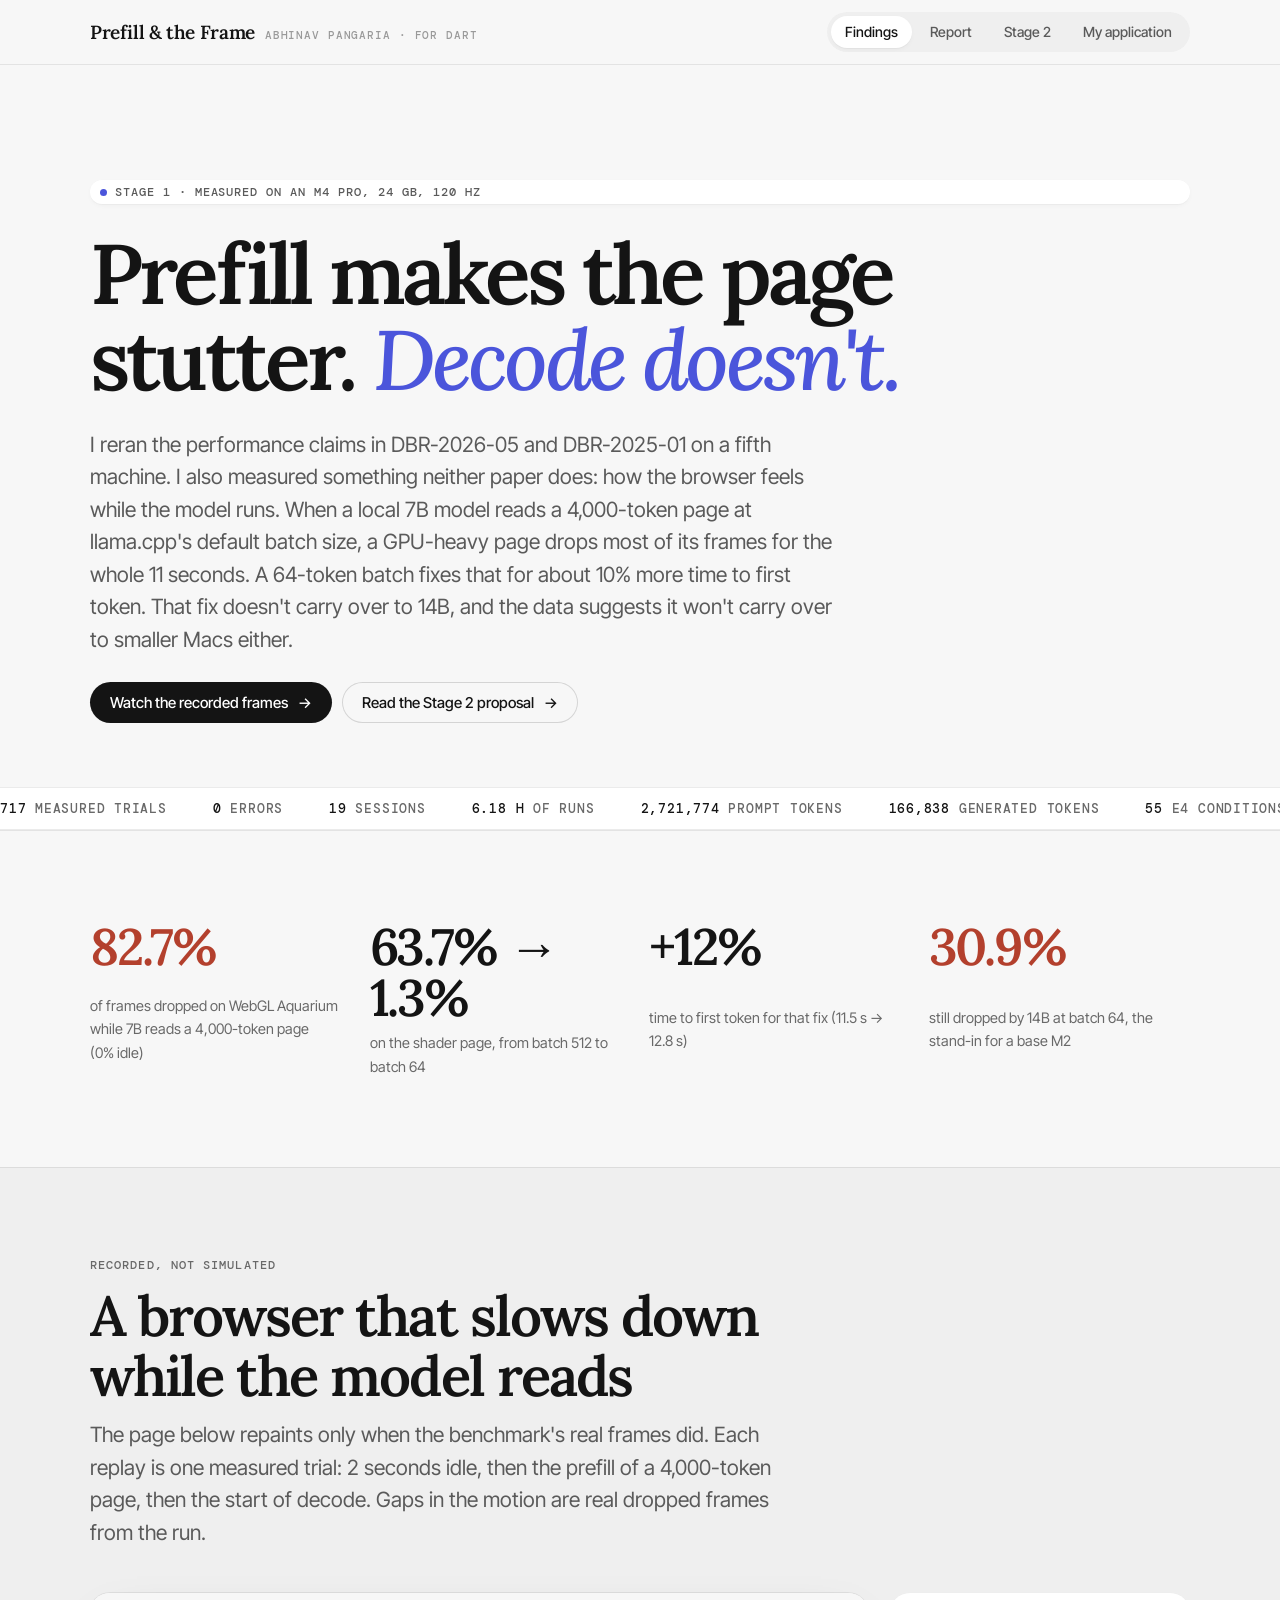
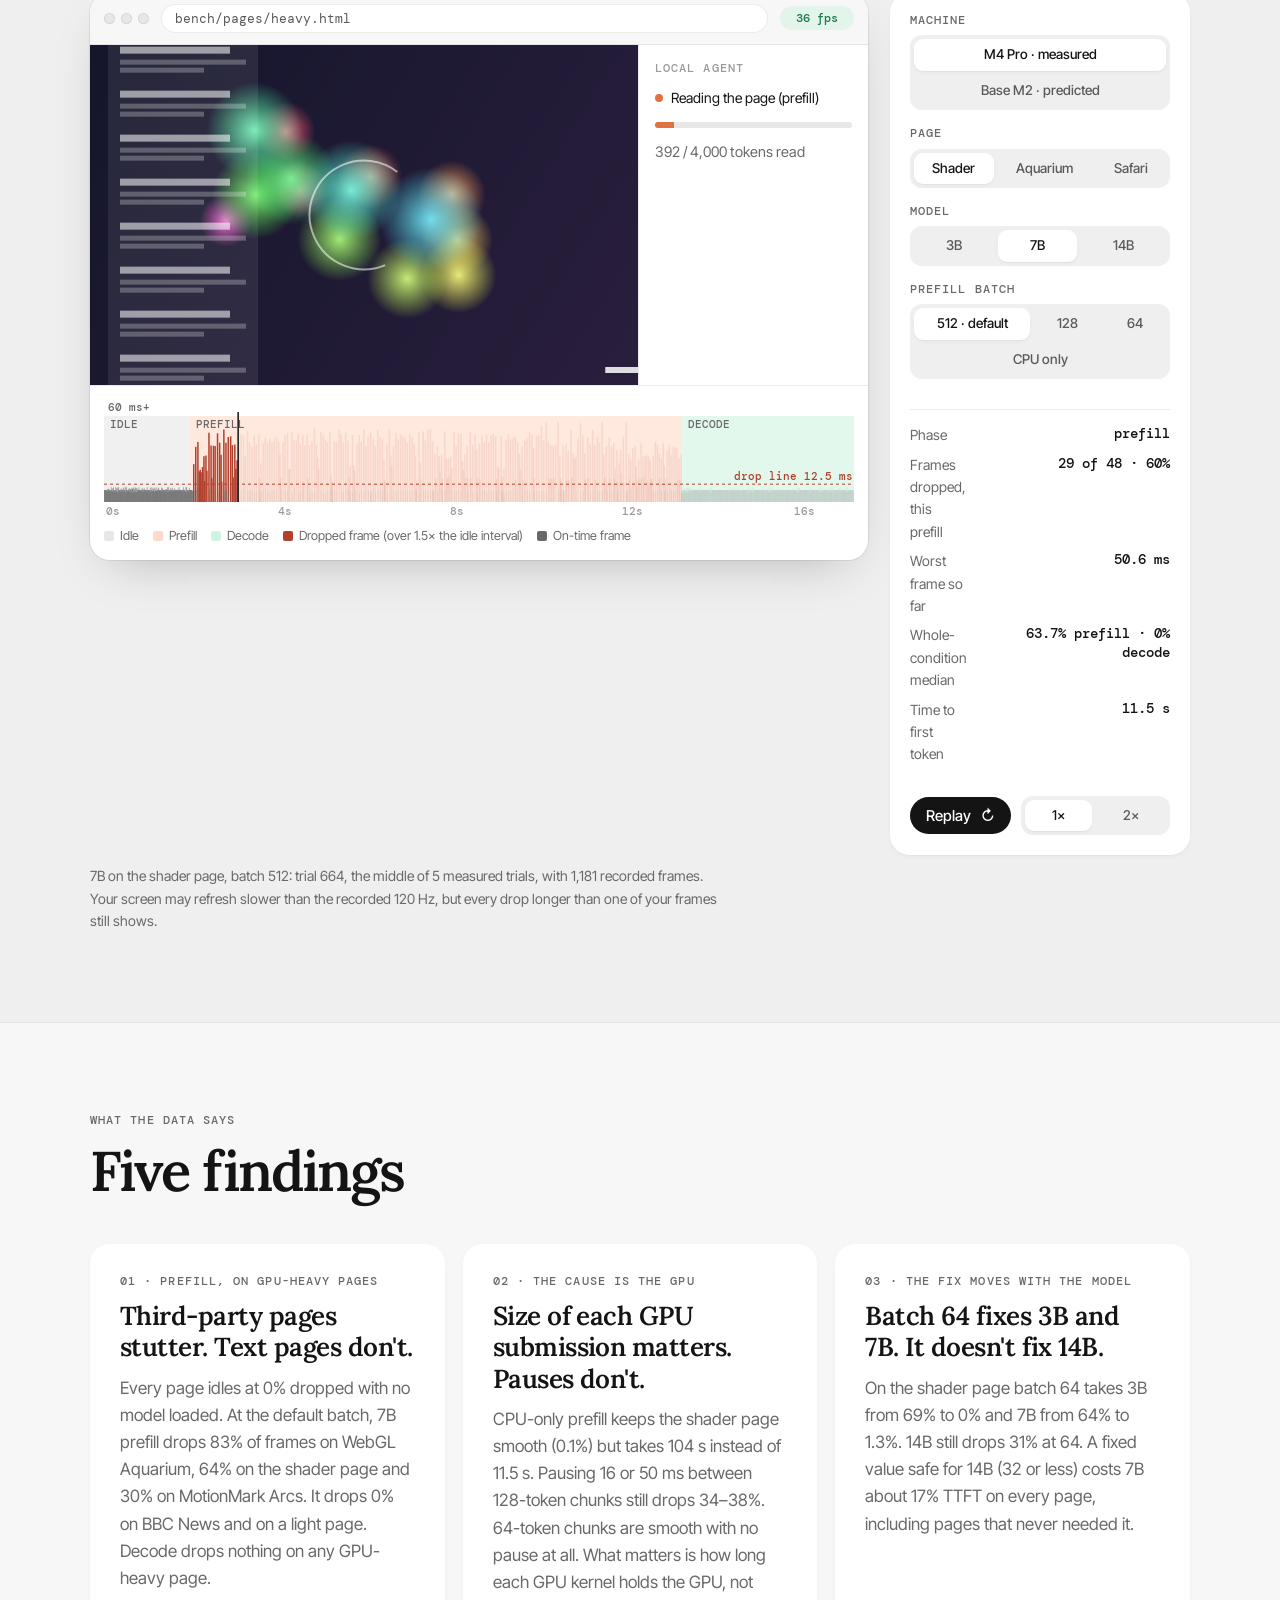
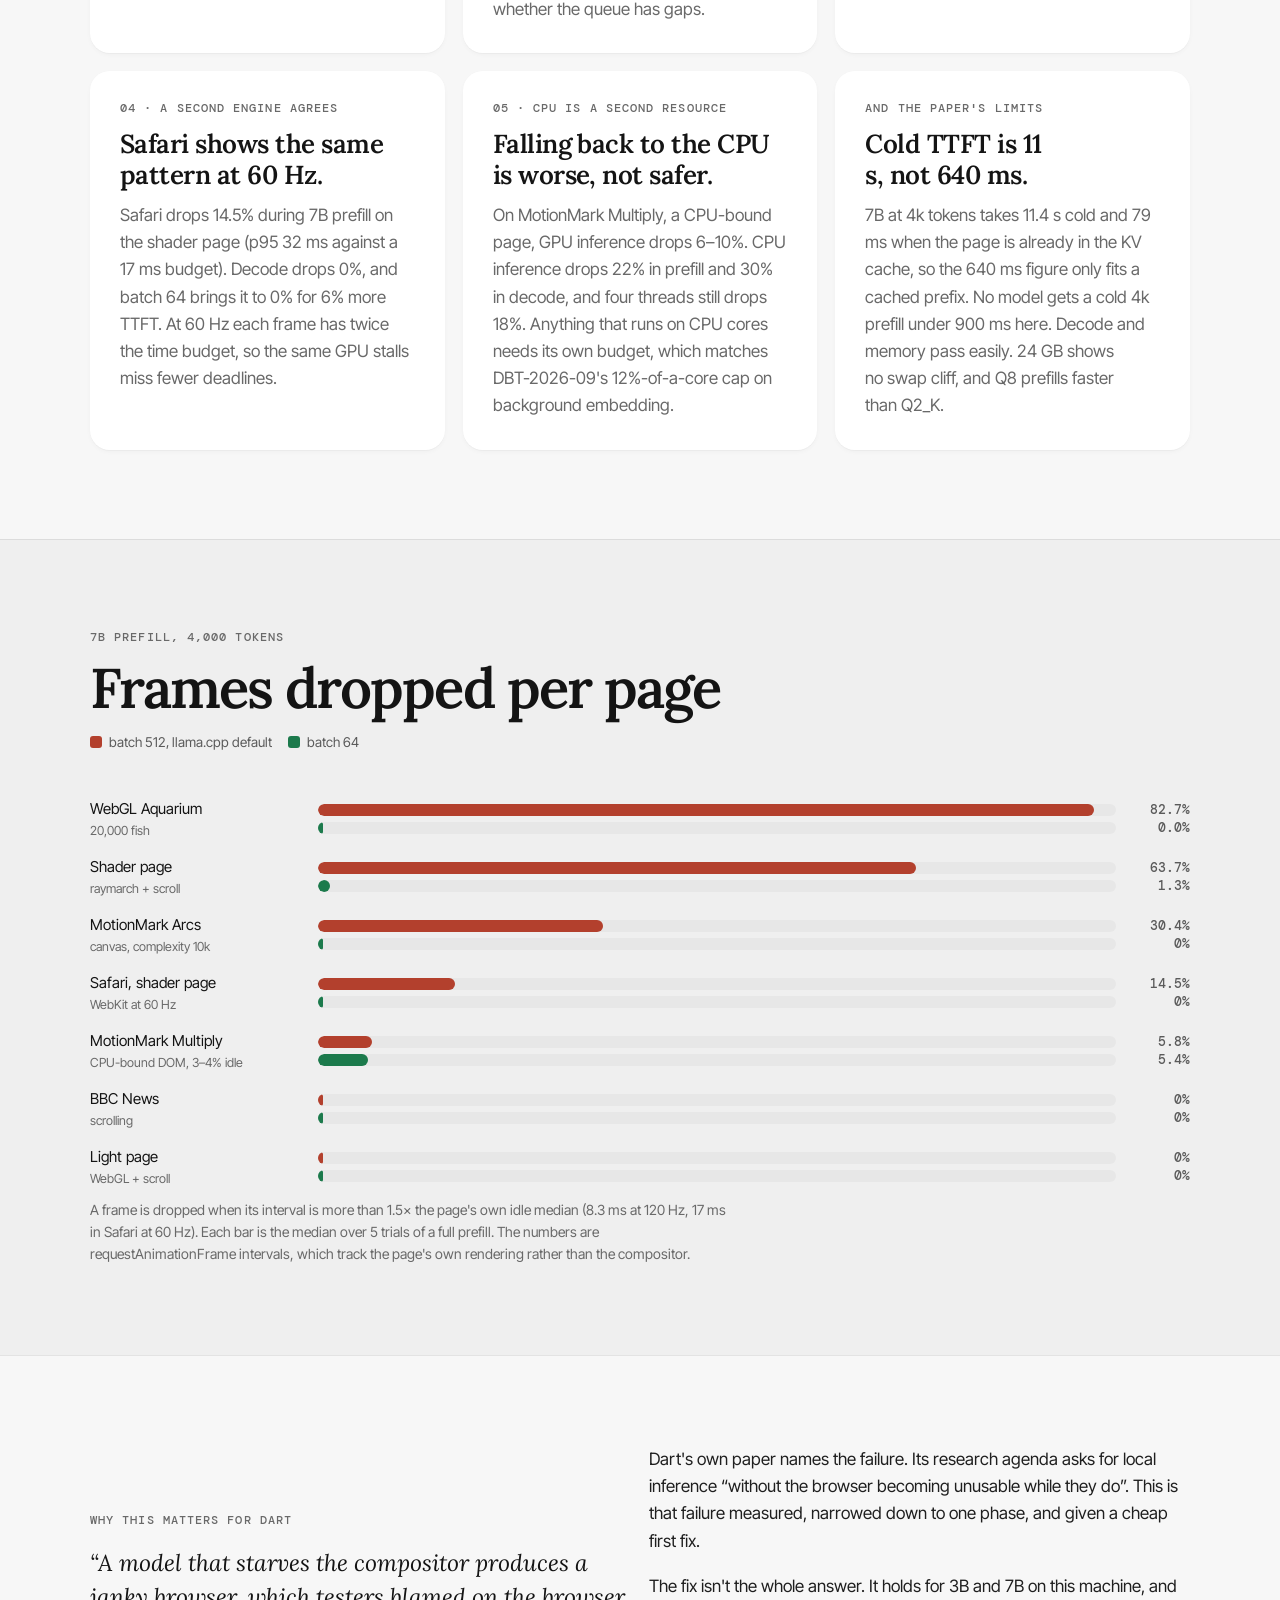
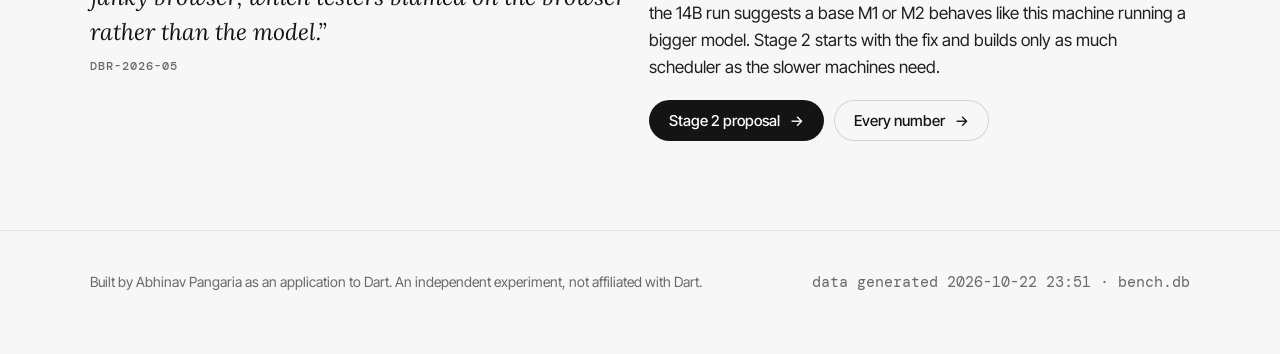
==== site/index.html @ 9e738fa2 "Findings site, Stage 2 in the new order, and a full reproduction mode - site/: static findings site " ====
<!doctype html>
<html lang="en">
<head>
<meta charset="utf-8">
<meta name="viewport" content="width=device-width, initial-scale=1, viewport-fit=cover">
<title>Prefill and the Frame</title>
<meta name="description" content="Abhinav Pangaria: local inference makes GPU-heavy pages stutter during prefill. Stage 1 measurements, a Stage 2 proposal, and an application to Dart.">
<meta name="author" content="Abhinav Pangaria">
<link rel="preconnect" href="https://fonts.googleapis.com">
<link rel="preconnect" href="https://fonts.gstatic.com" crossorigin>
<link rel="stylesheet" href="https://fonts.googleapis.com/css2?family=DM+Mono:ital,wght@0,400;0,500;1,400&family=Inter+Tight:ital,wght@0,300;0,400;0,500;0,600;1,400&family=Lora:ital,wght@0,400..700;1,400..700&display=swap">
<link rel="stylesheet" href="styles.css">
</head>
<body>

<header class="top">
  <div class="wrap">
    <a class="brand" href="#findings"><b>Prefill &amp; the Frame</b><span>Abhinav Pangaria · for Dart</span></a>
    <nav class="tabs" aria-label="Sections">
      <a href="#findings" data-tab="findings">Findings</a>
      <a href="#report" data-tab="report">Report</a>
      <a href="#stage2" data-tab="stage2">Stage 2</a>
      <a href="#application" data-tab="application">My application</a>
    </nav>
  </div>
</header>

<main>

<!-- ───────────────────────── FINDINGS ───────────────────────── -->
<div class="view" id="v-findings" data-view="findings">
  <div class="wrap hero">
    <span class="eyebrow rv"><span class="dot"></span>Stage 1 · measured on an M4 Pro, 24 GB, 120 Hz</span>
    <h1 class="rv d1">Prefill makes the page stutter. <em>Decode doesn't.</em></h1>
    <p class="lede rv d2">I reran the performance claims in DBR-2026-05 and DBR-2025-01 on a fifth machine. I also measured something neither paper does: how the browser feels while the model runs. When a local 7B model reads a 4,000-token page at llama.cpp's default batch size, a GPU-heavy page drops most of its frames for the whole 11 seconds. A 64-token batch fixes that for about 10% more time to first token. That fix doesn't carry over to 14B, and the data suggests it won't carry over to smaller Macs either.</p>
    <div class="row rv d3">
      <a class="btn" href="#findings-demo">Watch the recorded frames <span class="arr">→</span></a>
      <a class="btn ghost" href="#stage2">Read the Stage 2 proposal <span class="arr">→</span></a>
    </div>
  </div>

  <div class="marquee" aria-hidden="true"><div class="track" id="marquee"></div></div>

  <section class="band">
    <div class="wrap">
      <div class="grid g4" id="headline-stats"></div>
    </div>
  </section>

  <section class="band alt" id="findings-demo">
    <div class="wrap">
      <div class="head">
        <span class="label rv">Recorded, not simulated</span>
        <h2 class="rv d1">A browser that slows down while the model reads</h2>
        <p class="lede rv d2">The page below repaints only when the benchmark's real frames did. Each replay is one measured trial: 2 seconds idle, then the prefill of a 4,000-token page, then the start of decode. Gaps in the motion are real dropped frames from the run.</p>
      </div>
      <div class="demo">
        <div class="browser rv">
          <div class="chrome">
            <div class="lights"><i></i><i></i><i></i></div>
            <div class="url" id="d-url">bench/pages/heavy.html</div>
            <div class="fpsbadge" id="d-fps">— fps</div>
          </div>
          <div class="viewport">
            <canvas class="scene" id="d-scene" aria-label="Animated page that repaints on the recorded frame times"></canvas>
            <aside class="agent" aria-live="polite">
              <span class="label">Local agent</span>
              <div class="status" id="d-status"><i></i><span>Idle</span></div>
              <div class="prog" aria-hidden="true"><b id="d-prog"></b></div>
              <div class="small muted" id="d-tokens">0 / 4,000 tokens read</div>
              <div class="out" id="d-out"></div>
            </aside>
          </div>
          <div class="timeline">
            <canvas id="d-tl" aria-label="Frame intervals over time"></canvas>
            <div class="tl-legend">
              <span><i style="background:var(--idle)"></i>Idle</span>
              <span><i style="background:var(--prefill)"></i>Prefill</span>
              <span><i style="background:var(--decode)"></i>Decode</span>
              <span><i style="background:var(--bad)"></i>Dropped frame (over 1.5× the idle interval)</span>
              <span><i style="background:var(--ink-3)"></i>On-time frame</span>
            </div>
          </div>
        </div>
        <div class="controls rv d1">
          <div class="ctl"><span class="label">Machine</span>
            <div class="seg" data-ctl="machine">
              <button data-v="m4">M4 Pro · measured</button><button data-v="m2">Base M2 · predicted</button>
            </div>
          </div>
          <div class="ctl"><span class="label">Page</span>
            <div class="seg" data-ctl="page">
              <button data-v="heavy">Shader</button><button data-v="aquarium">Aquarium</button><button data-v="safari">Safari</button>
            </div>
          </div>
          <div class="ctl"><span class="label">Model</span>
            <div class="seg" data-ctl="model">
              <button data-v="3B">3B</button><button data-v="7B">7B</button><button data-v="14B">14B</button>
            </div>
          </div>
          <div class="ctl"><span class="label">Prefill batch</span>
            <div class="seg" data-ctl="batch">
              <button data-v="512">512 · default</button><button data-v="128">128</button><button data-v="64">64</button><button data-v="cpu">CPU only</button>
            </div>
          </div>
          <div class="note-pred" id="d-pred" hidden></div>
          <dl class="readout">
            <dt>Phase</dt><dd id="r-phase">idle</dd>
            <dt>Frames dropped, this prefill</dt><dd id="r-drop">—</dd>
            <dt>Worst frame so far</dt><dd id="r-worst">—</dd>
            <dt>Whole-condition median</dt><dd id="r-cond">—</dd>
            <dt>Time to first token</dt><dd id="r-ttft">—</dd>
          </dl>
          <div class="row">
            <button class="btn" id="d-play" style="padding:11px 16px">Replay <span class="arr">↻</span></button>
            <div class="seg" data-ctl="speed" style="flex:1"><button data-v="1">1×</button><button data-v="2">2×</button></div>
          </div>
        </div>
      </div>
      <p class="cap" id="d-cap"></p>
    </div>
  </section>

  <section class="band">
    <div class="wrap">
      <div class="head">
        <span class="label rv">What the data says</span>
        <h2 class="rv d1">Five findings</h2>
      </div>
      <div class="grid g2">
        <article class="card rv">
          <span class="label">01 · Prefill, on GPU-heavy pages</span>
          <h3>Third-party pages stutter. Text pages don't.</h3>
          <p class="muted">Every page idles at 0% dropped with no model loaded. At the default batch, 7B prefill drops 83% of frames on WebGL Aquarium, 64% on the shader page and 30% on MotionMark Arcs. It drops 0% on BBC News and on a light page. Decode drops nothing on any GPU-heavy page.</p>
        </article>
        <article class="card rv d1">
          <span class="label">02 · The cause is the GPU</span>
          <h3>Size of each GPU submission matters. Pauses don't.</h3>
          <p class="muted">CPU-only prefill keeps the shader page smooth (0.1%) but takes 104 s instead of 11.5 s. Pausing 16 or 50 ms between 128-token chunks still drops 34–38%. 64-token chunks are smooth with no pause at all. What matters is how long each GPU kernel holds the GPU, not whether the queue has gaps.</p>
        </article>
        <article class="card rv">
          <span class="label">03 · The fix moves with the model</span>
          <h3>Batch 64 fixes 3B and 7B. It doesn't fix 14B.</h3>
          <p class="muted">On the shader page batch 64 takes 3B from 69% to 0% and 7B from 64% to 1.3%. 14B still drops 31% at 64. A fixed value safe for 14B (32 or less) costs 7B about 17% TTFT on every page, including pages that never needed it.</p>
        </article>
        <article class="card rv d1">
          <span class="label">04 · A second engine agrees</span>
          <h3>Safari shows the same pattern at 60 Hz.</h3>
          <p class="muted">Safari drops 14.5% during 7B prefill on the shader page (p95 32 ms against a 17 ms budget). Decode drops 0%, and batch 64 brings it to 0% for 6% more TTFT. At 60 Hz each frame has twice the time budget, so the same GPU stalls miss fewer deadlines.</p>
        </article>
        <article class="card rv">
          <span class="label">05 · CPU is a second resource</span>
          <h3>Falling back to the CPU is worse, not safer.</h3>
          <p class="muted">On MotionMark Multiply, a CPU-bound page, GPU inference drops 6–10%. CPU inference drops 22% in prefill and 30% in decode, and four threads still drops 18%. Anything that runs on CPU cores needs its own budget, which matches DBT-2026-09's 12%-of-a-core cap on background embedding.</p>
        </article>
        <article class="card rv d1">
          <span class="label">And the paper's limits</span>
          <h3>Cold TTFT is 11 s, not 640 ms.</h3>
          <p class="muted">7B at 4k tokens takes 11.4 s cold and 79 ms when the page is already in the KV cache, so the 640 ms figure only fits a cached prefix. No model gets a cold 4k prefill under 900 ms here. Decode and memory pass easily. 24 GB shows no swap cliff, and Q8 prefills faster than Q2_K.</p>
        </article>
      </div>
    </div>
  </section>

  <section class="band alt">
    <div class="wrap">
      <div class="head">
        <span class="label rv">7B prefill, 4,000 tokens</span>
        <h2 class="rv d1">Frames dropped per page</h2>
        <div class="legend rv d2"><span><i style="background:var(--bad)"></i>batch 512, llama.cpp default</span><span><i style="background:var(--good)"></i>batch 64</span></div>
      </div>
      <div class="bars rv" id="page-bars"></div>
      <p class="cap">A frame is dropped when its interval is more than 1.5× the page's own idle median (8.3 ms at 120 Hz, 17 ms in Safari at 60 Hz). Each bar is the median over 5 trials of a full prefill. The numbers are requestAnimationFrame intervals, which track the page's own rendering rather than the compositor.</p>
    </div>
  </section>

  <section class="band">
    <div class="wrap">
      <div class="grid g2" style="align-items:center">
        <div class="prose rv">
          <span class="label">Why this matters for Dart</span>
          <p class="quote">“A model that starves the compositor produces a janky browser, which testers blamed on the browser rather than the model.”<cite>DBR-2026-05</cite></p>
        </div>
        <div class="prose rv d1">
          <p>Dart's own paper names the failure. Its research agenda asks for local inference “without the browser becoming unusable while they do”. This is that failure measured, narrowed down to one phase, and given a cheap first fix.</p>
          <p>The fix isn't the whole answer. It holds for 3B and 7B on this machine, and the 14B run suggests a base M1 or M2 behaves like this machine running a bigger model. Stage 2 starts with the fix and builds only as much scheduler as the slower machines need.</p>
          <div class="row"><a class="btn" href="#stage2">Stage 2 proposal <span class="arr">→</span></a><a class="btn ghost" href="#report">Every number <span class="arr">→</span></a></div>
        </div>
      </div>
    </div>
  </section>
</div>

<!-- ───────────────────────── REPORT ───────────────────────── -->
<div class="view" id="v-report" data-view="report" hidden>
  <div class="wrap hero">
    <span class="eyebrow rv"><span class="dot"></span>Full report · generated from the SQLite results</span>
    <h1 class="rv d1">Every run, <em>every number</em></h1>
    <p class="lede rv d2" id="rep-lede"></p>
  </div>

  <section class="band">
    <div class="wrap">
      <div class="head"><span class="label rv">Method</span><h2 class="rv d1">How it was measured</h2></div>
      <div class="grid g2">
        <div class="prose rv">
          <p><strong>Inference.</strong> Qwen 2.5 Instruct GGUF (bartowski quants) on llama-server, all layers on the Metal GPU unless noted. Every E4 trial prefills a fresh 4,000-token page with the prompt cache off, then decodes 256 tokens.</p>
          <p><strong>Frames.</strong> Brave opens its own profile and a calibrated page, which idles at 120 fps with no model loaded. A recorder injected over DevTools logs every requestAnimationFrame interval and every long animation frame. The harness marks idle, prefill, decode and gap phases on the same clock.</p>
          <p><strong>Dropped frame.</strong> A frame whose interval is more than 1.5× the page's own idle median. Each condition gets 5 measured trials after a warm-up. Conditions run in an interleaved order, and the machine stays on AC with nobody touching it.</p>
        </div>
        <div class="prose rv d1">
          <dl class="kv" id="machine-kv"></dl>
          <p class="small muted">Pages: a light page (WebGL + scroll), the shader page (raymarch + scroll), WebGL Aquarium with 20,000 fish, MotionMark CanvasArcs (complexity 10,000) and Multiply (2,000), BBC News scrolling, and Safari on the light and shader pages.</p>
        </div>
      </div>
    </div>
  </section>

  <section class="band alt">
    <div class="wrap">
      <div class="head"><span class="label rv">E4 · frame drops</span><h2 class="rv d1">Pages, batches and models</h2>
        <p class="muted rv d2">Prefill and decode columns are the share of frames dropped in that phase. p95 is the 95th-percentile frame interval during prefill. TTFT is the median time to first token.</p></div>
      <h3 class="rv" style="margin-bottom:14px">By page, 7B Q4_K_M</h3>
      <div class="tbl-wrap rv" id="t-pages"></div>
      <h3 class="rv" style="margin:40px 0 14px">By model, shader page</h3>
      <div class="tbl-wrap rv" id="t-models"></div>
      <h3 class="rv" style="margin:40px 0 14px">Batch and pacing sweeps, 7B</h3>
      <div class="tbl-wrap rv" id="t-sweep"></div>
      <p class="cap">ubatch is fixed when llama-server loads the model. "paced cN gM" sends the prompt as separate N-token requests that reuse the cached prefix, waiting M ms between them. That version works without touching the runtime, but it costs about twice the TTFT of setting ubatch.</p>
      <h3 class="rv" style="margin:40px 0 14px">Safari and CPU-only inference</h3>
      <div class="tbl-wrap rv" id="t-engines"></div>
    </div>
  </section>

  <section class="band">
    <div class="wrap">
      <div class="head"><span class="label rv">E1 · against Dart's limits</span><h2 class="rv d1">Time to first token, decode speed, memory</h2>
        <p class="muted rv d2">These are cold prompts with Brave open. The limits come from DBR-2026-05: 900 ms TTFT, 18 tok/s decode and 60% of RAM. Every model passes decode and memory. None passes TTFT at 2k tokens or more.</p></div>
      <div class="tbl-wrap rv" id="t-e1"></div>
      <div class="grid g2" style="margin-top:40px">
        <div class="rv">
          <h3 style="margin-bottom:14px">E1b · cold prompt vs cached prefix, 4k</h3>
          <div class="tbl-wrap" id="t-e1b"></div>
          <p class="cap">The paper's 640 ms at 4k only fits a prefix that's already cached.</p>
        </div>
        <div class="rv d1">
          <h3 style="margin-bottom:14px">E0 · llama-bench, raw throughput</h3>
          <div class="tbl-wrap" id="t-e0"></div>
          <p class="cap">Prompt (pp) and generation (tg) tokens per second. Q8_0 prefills faster than Q2_K, so on this GPU low-bit quants save memory, not speed.</p>
        </div>
      </div>
      <h3 class="rv" style="margin:40px 0 14px">E2 · memory pressure (incompressible ballast)</h3>
      <div class="tbl-wrap rv" id="t-e2"></div>
      <p class="cap">With 24 GB, 18 GB of other memory slows 7B decode by 6%. Swapping starts between 8 and 14 GB of ballast, and the 2.3× cliff the paper describes never appears.</p>
    </div>
  </section>

  <section class="band alt">
    <div class="wrap">
      <div class="grid g2">
        <div class="prose rv">
          <span class="label">The decision rule, and its amendment</span>
          <h3>Verdict: <span id="dec-verdict">scheduler</span></h3>
          <p id="dec-why"></p>
          <p class="muted">The rule I fixed before E4 read only the light page, and on that page it said “build the capability gate” (<span id="dec-orig"></span>). After the shader page showed 64% drops, I changed it so the worst page decides. Both verdicts are printed in the report.</p>
        </div>
        <div class="prose rv d1">
          <span class="label">Limits, read before trusting the numbers</span>
          <ul class="clean small">
            <li>One machine. Brave stands in for Dart (both Chromium), and Safari is the second engine at 60 Hz.</li>
            <li>Qwen 2.5 on llama.cpp 0.7.0, while Dart used b4021.</li>
            <li>rAF intervals track page rendering, not compositor presentation.</li>
            <li>Not run: accuracy (it needs Dart's 640-item set), speculative decoding (E3; only an invalid battery preview exists), thermal sustain (E5) and energy (E6, which needs root for powermetrics).</li>
            <li>One 4-minute condition ran while something outside the benchmark halved decode speed. It is kept, labelled “disturbed”, and was rerun.</li>
          </ul>
        </div>
      </div>
    </div>
  </section>

  <section class="band">
    <div class="wrap">
      <div class="head"><span class="label rv">Appendix</span><h2 class="rv d1">All E4 conditions</h2></div>
      <div class="tbl-wrap rv" id="t-all" style="max-height:640px"></div>
      <p class="cap">The raw database, the harness and the generated report are in the repository: <a href="https://github.com/18Abhinav07/DiggingOnDart" target="_blank" rel="noopener">github.com/18Abhinav07/DiggingOnDart</a> (<code>bench/results/m4pro-24gb.db.gz</code>, SQLite, and <code>bench/reports/report.md</code>). Running <code>./reproduce.sh</code> reruns the core result on any Apple Silicon Mac.</p>
    </div>
  </section>
</div>

<!-- ───────────────────────── STAGE 2 ───────────────────────── -->
<div class="view" id="v-stage2" data-view="stage2" hidden>
  <div class="wrap hero">
    <span class="eyebrow rv"><span class="dot"></span>Stage 2 · proposal</span>
    <h1 class="rv d1">Ship the fix now. <em>Build the scheduler</em> only as far as small Macs need.</h1>
    <p class="lede rv d2">Stage 1 found a cheap fix that works on this machine. It also found evidence that the fix stops working as the GPU gets slower relative to the model. The plan below is in that order: ship the fix, test the small-Mac prediction, and add machinery only when a measurement says the simpler step failed.</p>
  </div>

  <section class="band">
    <div class="wrap">
      <div class="phase-list">

        <div class="phase rv">
          <div class="k">Step 1<br>This week</div>
          <div class="body">
            <h3>The immediate fix: prefill in 64-token batches</h3>
            <p>Set <code>n_ubatch = 64</code> for 3B and 7B. On the M4 Pro this takes every GPU-heavy page to about 0% dropped. It costs 9–11% TTFT on heavy pages and about 5% on pages that were already smooth. 14B needs 32 or less.</p>
            <div class="tbl-wrap" id="t-fix"></div>
            <p class="muted small">Decode is left alone. It never dropped frames on a GPU-heavy page at any setting.</p>
          </div>
        </div>

        <div class="phase rv">
          <div class="k">Step 2<br>The thesis</div>
          <div class="body">
            <h3>Why 64 probably fails on a base M1 or M2</h3>
            <p>Batch 64 works on the M4 Pro because each GPU kernel finishes quickly enough for the page to get the GPU back in time. A 7B batch-64 step there takes about 200 ms in total (4,000 tokens in 12.8 s at 64 per step), and the page still stays smooth. So the total length of a step isn't what matters. The length of each kernel inside it is, and that scales with tokens per batch times model width, divided by GPU speed.</p>
            <p>14B prefills 2.07× slower than 7B on this machine (23.7 s vs 11.4 s cold at 4k). That is the same ratio as the M4 Pro to a base M2 with 10 GPU cores in llama.cpp's own Apple Silicon numbers. So <strong>14B on the M4 Pro is a stand-in for 7B on a base M2 or M3</strong>, and at batch 64 it still drops 31%.</p>
            <div class="tbl-wrap" id="t-chips"></div>
            <p class="cap">7B Q4_0 prompt processing (pp512), from the llama.cpp Apple Silicon benchmark thread (ggml-org/llama.cpp discussion #4167). The prediction is what I'd expect for 7B Q4_K_M from the proxy ratio. It hasn't been measured.</p>
            <div class="callout warn small">
              <strong>Two effects pull in opposite directions, so treat this as a prediction to test.</strong> Base MacBook Airs have 60 Hz displays, which gives twice the frame budget (Safari at 60 Hz dropped 14.5% where Brave at 120 Hz dropped 64%). A smaller GPU also renders the page itself more slowly, which leaves less headroom. <code>./reproduce.sh</code> settles it on a real Air in 15 minutes.
            </div>
            <p>Small fixed values cost a lot more on slow machines. Batch 32 already costs 7B 17% TTFT on the M4 Pro. A cold 4k prefill on an M1 takes 35–40 s before any penalty, so a constant small enough for the slowest machine taxes every other machine all the time.</p>
          </div>
        </div>

        <div class="phase rv">
          <div class="k">Step 3<br>Weeks 2–4</div>
          <div class="body">
            <h3>A per-device, per-model table, plus a mode switch</h3>
            <ul class="clean">
              <li><strong>Table.</strong> The largest safe batch for each chip class and model, measured by this harness. On this M4 Pro that is 64 for 3B and 7B and ≤32 for 14B. For unknown chips, start from a feedforward estimate: time one batch at startup, then divide a per-kernel time budget by the measured per-token cost.</li>
              <li><strong>Mode switch.</strong> Use the small batch only while a GPU-heavy page is in front, and the full batch (up to 1,024; 2,048 drops 2.9% even on the light page) when the window is hidden or the page is light. BBC News and the light page then stop paying the 5% for nothing.</li>
              <li><strong>The knob.</strong> In-process, the caller hands <code>llama_decode</code> k tokens per call, so k can change every step with no reload. llama-server can't do this, because ubatch is fixed at load. My HTTP version (one request per chunk) costs +23% at 64 tokens, against +11% for ubatch 64. The first measurement is whether in-process chunking closes that gap.</li>
            </ul>
          </div>
        </div>

        <div class="phase rv">
          <div class="k">Step 4<br>Only if needed</div>
          <div class="body">
            <h3>An adaptive controller, with a stop rule</h3>
            <p>If a table entry still drops frames on real pages, add feedback: read missed deadlines for the frontmost tab in 250 ms windows, halve k when drops rise above the page's idle rate, and grow it back additively while frames stay clean. The table gives the floor and ceiling.</p>
            <p class="callout"><strong>Stop rule:</strong> if the table alone is safe on a base M1 for less than 10% extra TTFT, ship the table and don't build the controller.</p>
          </div>
        </div>

        <div class="phase rv">
          <div class="k">Step 5<br>Same signal</div>
          <div class="body">
            <h3>Everything else that competes with the frame</h3>
            <ul class="clean">
              <li><strong>Speculative decoding.</strong> Verify batches of 4–16 tokens are well under the safe size, so I predict they're safe. That's worth checking, because Dart's agenda lists “speculative decoding schedules that yield to the compositor under load” as open.</li>
              <li><strong>Background embedding.</strong> Index maintenance that “never competes with rendering” gets the same frame signal. DBT-2026-09 caps it at 12% of a core.</li>
              <li><strong>A CPU thread budget.</strong> CPU fallback is worse than the GPU problem (22–30% drops on a CPU-bound page). Any CPU-side work gets a thread budget instead of llama.cpp's default of every performance core.</li>
              <li><strong>Alternative to compare against:</strong> prefill on the Neural Engine, which doesn't share the GPU at all, if the model and tooling allow it.</li>
            </ul>
          </div>
        </div>

        <div class="phase rv">
          <div class="k">Done when</div>
          <div class="body">
            <h3>Success criteria, fixed before building</h3>
            <dl class="kv">
              <dt>Smooth</dt><dd>On every GPU-heavy page, prefill drops at most 2 points more than idle, for 3B, 7B and 14B, on the M4 Pro and on a base M-series Air.</dd>
              <dt>Free</dt><dd>On light pages, TTFT within 2% of batch 512.</dd>
              <dt>Cheap</dt><dd>On heavy pages, TTFT no worse than the smallest fixed batch that is smooth for that model and machine.</dd>
              <dt>Fast</dt><dd>When a heavy page comes to the front mid-prefill, drops recover within 500 ms.</dd>
              <dt>Honest</dt><dd>If in-process chunking costs as much as the HTTP version, the report says so, and the design switches between two or three preloaded contexts instead.</dd>
            </dl>
          </div>
        </div>

        <div class="phase rv">
          <div class="k">Deliverables</div>
          <div class="body">
            <ul class="clean">
              <li>The batch-64 change, with this harness as its regression test.</li>
              <li>The device/model table, measured on at least two Macs, one of them a base M-series Air.</li>
              <li><code>dartsched</code>, a small C++ layer over llama.cpp: chunked prefill through <code>llama_decode</code>, the mode switch, a pluggable frame signal, and the controller only if step 4 is triggered.</li>
              <li>A frame-signal prototype built on the rAF recorder this harness already injects. The production hook belongs in Dart's compositor, and where it goes is Dart's call.</li>
              <li>A report comparing batch 512, fixed 64, the table and (if built) the controller.</li>
            </ul>
          </div>
        </div>

      </div>
    </div>
  </section>
</div>

<!-- ───────────────────────── APPLICATION ───────────────────────── -->
<div class="view" id="v-application" data-view="application" hidden>
  <div class="wrap hero" style="padding-bottom:28px">
    <span class="eyebrow rv"><span class="dot"></span>To careers@dartbrowser.com</span>
    <h1 class="rv d1">Hi Dart, <em>this is my why.</em></h1>
  </div>

  <section class="band" style="border-top:0;padding-top:0">
    <div class="wrap app-grid">
      <div class="letter">
        <p class="quote rv">“We hire slowly and deliberately, and every person here shapes both the product and the culture. If none of these fit but you think you belong here, write to careers@dartbrowser.com and tell us why.”<cite>dartbrowser.com/careers</cite></p>
        <p class="rv">I saw an SDE 1 opening on LinkedIn and started researching the browser. The more I read, the clearer it got: Dart wants to run real models on the user's own machine, inside a browser that still has to feel fast. That's the problem I want to work on.</p>
        <p class="rv">My background sits on both sides of it. I've worked with privacy cryptography in blockchain systems, and I've built AI evaluation, inference, data pipelines and verification systems. Keeping data on the user's side and making inference actually work are the two things I've spent my time on, and a browser that runs AI locally is where they meet.</p>
        <p class="rv">Rather than only write to you, I wanted to show you how I work. I spent a couple of days with your papers and picked one sentence from DBR-2026-05: a model that starves the compositor makes a janky browser, and testers blame the browser. Then I set out to measure it. This site is what came out of it: where the jank comes from, a fix that works today, and where that fix will break next.</p>
        <p class="rv">I won't claim I'm a browser builder. What I love is engaging with a problem, digging into it, finding the creative angle, and keeping at it until the solution works for the people it's meant for, from many surfaces, not just tech.</p>
        <p class="rv"><strong>Give me a chance and I'll deliver the results, even if that means breaking Chromium down to its bits and studying it from scratch.</strong> I'm confident I can do that.</p>
      </div>
      <aside class="forge-col">
        <figure class="forge rv d1">
          <canvas id="forge" width="128" height="104" aria-label="Pixel-art Abhinav hammering a Chromium block into a Dart browser window"></canvas>
          <figcaption><span class="label">Work in progress</span><span class="small muted">Me, hammering Chromium into something that feels like Dart.</span></figcaption>
        </figure>
        <div class="me rv d2">
          <img src="assets/me-pixel.png" alt="Pixelated portrait of Abhinav Pangaria" width="40" height="40">
          <div><b>Abhinav Pangaria</b><span class="small muted">Applying for the fit</span></div>
        </div>
      </aside>
    </div>
  </section>

  <section class="band">
    <div class="wrap">
      <div class="head"><span class="label rv">Why I think I fit</span><h2 class="rv d1">Three things this experiment shows <em>about how I work</em></h2></div>
      <div class="grid g3">
        <div class="card flat rv"><span class="label">01 · Start from the user</span><h3>Measure what it feels like</h3><p class="muted">The papers measure tokens per second. I measured the frames a person actually sees, because that is what gets blamed on the browser.</p></div>
        <div class="card flat rv d1"><span class="label">02 · Say what would prove me wrong</span><h3>Rules before results</h3><p class="muted">The decision rule was written before the frame runs. When the data forced an amendment, both verdicts stayed in the report, and every prediction here is labelled as one.</p></div>
        <div class="card flat rv d2"><span class="label">03 · Go where the problem is</span><h3>Any layer it takes</h3><p class="muted">From cryptography to inference pipelines to the frame loop of a browser, I follow the failure down to wherever it lives and learn that layer.</p></div>
      </div>
    </div>
  </section>

  <section class="band alt">
    <div class="wrap">
      <div class="head"><span class="label rv">How I engineer</span><h2 class="rv d1">Find the failure, instrument it, <em>measure before and after</em></h2>
        <p class="lede rv d2">It's the same habit I used in my SDP work, which this walkthrough shows.</p></div>
      <div class="grid g2" style="align-items:start">
        <a class="video rv" href="https://youtu.be/-jAFntReQLY" target="_blank" rel="noopener">
          <span class="play" aria-hidden="true"></span>
          <span class="grid" style="gap:6px"><span class="label">Video · YouTube</span><b style="font:600 19px/1.3 var(--serif)">Technical Depth and The Way Ahead</b><span class="small muted">Polaris Round 3 detail video: the SDP walkthrough</span></span>
        </a>
        <ul class="clean rv d1">
          <li><strong>An 8-state lifecycle</strong> that fixed payments being reported complete too early.</li>
          <li><strong>Throughput from 8 to 120 transactions per block</strong> with Soroban authorization trees.</li>
          <li><strong>A recovery service and an audit trail.</strong></li>
        </ul>
      </div>
      <div class="grid g3" style="margin-top:44px">
        <div class="card flat rv"><span class="label">01 · Find the failure</span><p>Here it was the jank DBR-2026-05 describes. I reproduced it on third-party pages and pinned it to one phase: prefill, not decode.</p></div>
        <div class="card flat rv d1"><span class="label">02 · Instrument it</span><p>A harness that records every frame next to every inference phase on one clock, with 717 trials and 0 errors, all stored in SQLite.</p></div>
        <div class="card flat rv d2"><span class="label">03 · Before and after</span><p>64% → 1.3% dropped for +11% TTFT, plus the cases where that fix stops working, written down before building anything bigger.</p></div>
      </div>
    </div>
  </section>

  <section class="band">
    <div class="wrap">
      <div class="head"><span class="label rv">What I'll do next</span><h2 class="rv d1">The first weeks, if you'll have me</h2></div>
      <div class="grid g2">
        <div class="step rv"><span class="n">01</span><h3>Run it on a base Air</h3><p class="muted">Run <code>./reproduce.sh</code> on an M1 or M2 to confirm or refute the small-Mac prediction, then take Metal GPU traces to check the kernel-length explanation directly.</p></div>
        <div class="step rv d1"><span class="n">02</span><h3>Measure in-process chunking</h3><p class="muted">Feed <code>llama_decode</code> k tokens per call and find out whether it closes the gap between the +23% of my HTTP version and the +11% of ubatch 64.</p></div>
        <div class="step rv"><span class="n">03</span><h3>Table and mode switch</h3><p class="muted">Build the per-device, per-model table and switch batch size on page weight, then check it against the success criteria on both machines.</p></div>
        <div class="step rv d1"><span class="n">04</span><h3>Controller, only if the table fails</h3><p class="muted">Follow the stop rule. Then point the same signal at speculative decoding, background embedding and CPU thread budgets.</p></div>
      </div>
    </div>
  </section>

  <section class="band alt">
    <div class="wrap">
      <div class="grid g2" style="align-items:end">
        <div class="sig rv">
          <span class="label">Thank you for reading</span>
          <b>Abhinav Pangaria</b>
          <div class="copyline" style="margin-top:10px"><span class="addr" id="email">abhinavpangaria2003@gmail.com</span><button type="button" id="copy-email">Copy</button></div>
        </div>
        <div class="row rv d1" style="justify-content:flex-end">
          <a class="btn" href="https://github.com/18Abhinav07/DiggingOnDart" target="_blank" rel="noopener">Code and raw data <span class="arr">→</span></a>
          <a class="btn ghost" href="#findings">Back to findings <span class="arr">→</span></a>
        </div>
      </div>
    </div>
  </section>
</div>

</main>

<footer>
  <div class="wrap">
    <span>Built by Abhinav Pangaria as an application to Dart. An independent experiment, not affiliated with Dart.</span>
    <span id="foot-gen" class="mono small"></span>
  </div>
</footer>

<script src="data.js"></script>
<script src="app.js"></script>
<script src="forge.js"></script>
</body>
</html>
---- site/styles.css ----
/* Prefill & the frame: Abhinav Pangaria's Stage 1 findings, Stage 2 proposal and application.
   Light-only by design (paper, ink, one blue accent). */
:root {
  --paper: #F7F7F7; --paper-2: #EFEFEF; --paper-3: #E7E7E7; --card: #FFFFFF;
  --ink: #1F1F1F; --ink-2: #5A5A5A; --ink-3: #696969; --ink-4: #9A9A9A; --black: #141414;
  --line: rgba(0,0,0,.08); --line-2: rgba(0,0,0,.14); --line-3: rgba(0,0,0,.30);
  --accent: #4B55DB; --accent-2: #3942C4; --accent-wash: rgba(75,85,219,.09);
  --lav: #DCD5FF; --peach: #FFD9C7; --butter: #FFF1A8; --sky: #BFD9FF; --rose: #FFC7EA; --mint: #CFF3E2;
  --good: #1C7A4C; --good-bg: #E3F4EA; --bad: #B3402D; --bad-bg: #FBE6E1; --warn: #8A5A00; --warn-bg: #FFF6D6;
  --idle: #E7E7E7; --prefill: #FFD9C7; --decode: #CFF3E2;
  --r-1: 8px; --r-2: 12px; --r-3: 16px; --r-4: 20px; --r-5: 28px;
  --shadow-1: 0 1px 1px rgba(0,0,0,.03), 0 2px 6px -2px rgba(0,0,0,.06);
  --shadow-2: 0 1px 2px rgba(0,0,0,.04), 0 10px 30px -12px rgba(0,0,0,.14);
  --frame: 0 0 0 1px rgba(0,0,0,.07), 0 18px 50px -22px rgba(0,0,0,.28);
  --ease: cubic-bezier(.16,1,.3,1);
  --max: 1180px; --narrow: 760px;
  --gutter: clamp(18px, 4vw, 40px);
  --serif: "Lora", Georgia, "Times New Roman", serif;
  --sans: "Inter Tight", ui-sans-serif, system-ui, -apple-system, "Segoe UI", sans-serif;
  --mono: "DM Mono", ui-monospace, "SF Mono", Menlo, monospace;
  color-scheme: light;
}
* { box-sizing: border-box; }
html { scroll-behavior: smooth; -webkit-text-size-adjust: 100%; }
body {
  margin: 0; background: var(--paper); color: var(--ink);
  font: 400 17px/1.6 var(--sans); -webkit-font-smoothing: antialiased;
}
img, svg, canvas { max-width: 100%; }
a { color: inherit; text-decoration-color: var(--line-3); text-underline-offset: 3px; }
a:hover { text-decoration-color: var(--accent); color: var(--accent-2); }
[hidden] { display: none !important; }
::selection { background: var(--lav); }

.wrap { max-width: var(--max); margin: 0 auto; padding-left: max(var(--gutter), env(safe-area-inset-left, 0px)); padding-right: max(var(--gutter), env(safe-area-inset-right, 0px)); }
.narrow { max-width: var(--narrow); }

/* type */
h1, h2, h3 { font-family: var(--serif); font-weight: 600; color: var(--black); text-wrap: balance; margin: 0; }
h1 { font-size: clamp(42px, 6.6vw, 92px); line-height: 1.02; letter-spacing: -0.045em; }
h2 { font-size: clamp(32px, 4.4vw, 56px); line-height: 1.06; letter-spacing: -0.035em; }
h3 { font-size: clamp(21px, 2.1vw, 26px); line-height: 1.2; letter-spacing: -0.02em; }
h1 em, h2 em { font-style: italic; font-weight: 500; color: var(--accent); }
p { margin: 0; text-wrap: pretty; }
.lede { font-size: clamp(18px, 1.7vw, 21px); color: var(--ink-2); max-width: 62ch; line-height: 1.55; }
.muted { color: var(--ink-3); }
.small { font-size: 14.5px; }
.mono { font-family: var(--mono); }
.label {
  font: 500 12px/1.2 var(--mono); letter-spacing: .09em; text-transform: uppercase; color: var(--ink-3);
}
.eyebrow {
  display: inline-flex; align-items: center; gap: 8px; padding: 6px 12px 6px 10px; border-radius: 999px;
  background: var(--card); box-shadow: var(--shadow-1); font: 500 12px/1 var(--mono); letter-spacing: .08em;
  text-transform: uppercase; color: var(--ink-2);
}
.eyebrow .dot { width: 7px; height: 7px; border-radius: 50%; background: var(--accent); }
.prose { display: grid; gap: 18px; max-width: 66ch; }
.prose strong { font-weight: 600; color: var(--black); }
code { font: 400 .88em var(--mono); background: var(--paper-2); padding: .1em .35em; border-radius: 5px; }

/* header + tabs */
body::before { content: ""; position: fixed; inset: 0 0 auto; height: env(safe-area-inset-top, 0px); background: var(--paper); z-index: 30; }
.top {
  position: sticky; top: env(safe-area-inset-top, 0px); z-index: 20;
  background: color-mix(in srgb, var(--paper) 86%, transparent); backdrop-filter: saturate(1.4) blur(14px);
  -webkit-backdrop-filter: saturate(1.4) blur(14px); border-bottom: 1px solid var(--line);
}
.top .wrap { display: flex; align-items: center; justify-content: space-between; gap: 16px; padding-block: 12px; }
.brand { display: flex; align-items: baseline; gap: 10px; text-decoration: none; white-space: nowrap; }
.brand b { font: 600 19px/1 var(--serif); letter-spacing: -0.02em; color: var(--black); }
.brand span { font: 500 11px/1 var(--mono); letter-spacing: .08em; text-transform: uppercase; color: var(--ink-4); }
.tabs { display: flex; gap: 4px; padding: 4px; background: var(--paper-2); border-radius: 999px; overflow-x: auto; scrollbar-width: none; }
.tabs::-webkit-scrollbar { display: none; }
.tabs a {
  font: 500 14px/1 var(--sans); padding: 9px 14px; border-radius: 999px; text-decoration: none; color: var(--ink-2);
  white-space: nowrap; transition: background .3s var(--ease), color .3s var(--ease), box-shadow .3s var(--ease);
}
.tabs a:hover { color: var(--black); }
.tabs a[aria-current="page"] { background: var(--card); color: var(--black); box-shadow: var(--shadow-1); }
@media (max-width: 720px) {
  .top .wrap { flex-direction: column; align-items: stretch; gap: 10px; }
  .brand span { display: none; }
  .tabs a { padding: 9px 11px; font-size: 13.5px; }
}

/* sections */
.view { animation: viewIn .7s var(--ease) both; }
@keyframes viewIn { from { opacity: 0; transform: translateY(10px); } }
.hero { padding-block: clamp(56px, 9vw, 120px) clamp(36px, 5vw, 64px); display: grid; gap: 26px; }
section.band { padding-block: clamp(48px, 7vw, 96px); border-top: 1px solid var(--line); }
section.band.alt { background: var(--paper-2); }
.head { display: grid; gap: 14px; margin-bottom: clamp(26px, 3.4vw, 44px); max-width: 70ch; }
.grid { display: grid; gap: 18px; }
.g2 { grid-template-columns: repeat(auto-fit, minmax(min(100%, 340px), 1fr)); }
.g3 { grid-template-columns: repeat(auto-fit, minmax(min(100%, 260px), 1fr)); }
.g4 { grid-template-columns: repeat(auto-fit, minmax(min(100%, 210px), 1fr)); }
.grid > * { min-width: 0; }

/* buttons, chips */
.btn {
  display: inline-flex; align-items: center; gap: 10px; padding: 13px 20px; border-radius: 999px; border: 0;
  background: var(--black); color: #fff; font: 500 15px/1 var(--sans); text-decoration: none; cursor: pointer;
  transition: transform .4s var(--ease), background .3s var(--ease);
}
.btn:hover { color: #fff; background: #000; transform: translateY(-1px); }
.btn .arr { transition: transform .4s var(--ease); }
.btn:hover .arr { transform: translateX(3px); }
.btn.ghost { background: transparent; color: var(--black); box-shadow: inset 0 0 0 1px var(--line-2); }
.btn.ghost:hover { background: var(--card); color: var(--black); }
.row { display: flex; flex-wrap: wrap; gap: 10px; align-items: center; }
.chip {
  display: inline-flex; align-items: center; gap: 6px; padding: 5px 10px; border-radius: 999px;
  font: 500 12.5px/1.2 var(--mono); background: var(--card); box-shadow: inset 0 0 0 1px var(--line); color: var(--ink-2);
}
.chip.good { background: var(--good-bg); color: var(--good); box-shadow: none; }
.chip.bad { background: var(--bad-bg); color: var(--bad); box-shadow: none; }
.chip.warn { background: var(--warn-bg); color: var(--warn); box-shadow: none; }
.chip.accent { background: var(--accent-wash); color: var(--accent-2); box-shadow: none; }

/* cards */
.card { background: var(--card); border-radius: var(--r-4); box-shadow: var(--shadow-1); padding: clamp(20px, 2.4vw, 30px); display: grid; gap: 12px; align-content: start; }
.card.flat { box-shadow: inset 0 0 0 1px var(--line); }
.card .num { font: 600 clamp(40px, 4.6vw, 60px)/1 var(--serif); letter-spacing: -0.04em; color: var(--black); }
.card .num small { font-size: .42em; letter-spacing: -0.01em; color: var(--ink-3); font-weight: 500; }
.stat { display: grid; gap: 8px; }
.stat .num { font: 600 clamp(36px, 4vw, 52px)/1 var(--serif); letter-spacing: -0.04em; color: var(--black); }
.stat .num.bad { color: var(--bad); } .stat .num.good { color: var(--good); }
.step { display: grid; grid-template-columns: auto 1fr; gap: 4px 16px; align-items: baseline; }
.step .n { font: 500 13px/1 var(--mono); color: var(--accent); letter-spacing: .06em; grid-row: span 2; padding-top: 6px; }
.callout { border-left: 3px solid var(--accent); padding: 4px 0 4px 18px; color: var(--ink-2); max-width: 66ch; }
.callout.warn { border-color: var(--warn); }
.quote { font: italic 400 clamp(19px, 1.8vw, 23px)/1.5 var(--serif); color: var(--black); max-width: 60ch; }
.quote cite { display: block; margin-top: 10px; font: 500 12px/1.2 var(--mono); letter-spacing: .08em; text-transform: uppercase; color: var(--ink-3); font-style: normal; }

/* tables */
.tbl-wrap { overflow-x: auto; background: var(--card); border-radius: var(--r-3); box-shadow: var(--shadow-1); }
table { border-collapse: collapse; width: 100%; font-size: 14.5px; }
th, td { text-align: left; padding: 11px 14px; border-bottom: 1px solid var(--line); vertical-align: baseline; white-space: nowrap; }
th { font: 500 11.5px/1.2 var(--mono); letter-spacing: .07em; text-transform: uppercase; color: var(--ink-3); background: var(--paper); position: sticky; top: 0; }
td.n, th.n { text-align: right; font-variant-numeric: tabular-nums; }
tr:last-child td { border-bottom: 0; }
td.wrap-ok { white-space: normal; min-width: 220px; }
tbody tr:hover td { background: var(--paper); }
.meter { display: inline-flex; align-items: center; gap: 8px; justify-content: flex-end; width: 100%; }
.meter i { display: block; height: 6px; border-radius: 4px; background: var(--paper-3); width: 70px; position: relative; overflow: hidden; flex: none; }
.meter i b { position: absolute; inset: 0 auto 0 0; border-radius: 4px; background: var(--ink-3); }
.meter.hot i b { background: var(--bad); }
.meter.ok i b { background: var(--good); }
.cap { margin-top: 10px; font-size: 14px; color: var(--ink-3); max-width: 80ch; }
details.more { margin-top: 14px; }
details.more summary { cursor: pointer; font: 500 13px/1.2 var(--mono); letter-spacing: .05em; text-transform: uppercase; color: var(--ink-2); list-style: none; display: inline-flex; gap: 8px; align-items: center; }
details.more summary::before { content: "+"; font-size: 16px; color: var(--accent); }
details.more[open] summary::before { content: "−"; }
details.more > div { margin-top: 14px; }

/* comparison bars (findings) */
.bars { display: grid; gap: 14px; }
.bar-row { display: grid; grid-template-columns: minmax(120px, 210px) 1fr; gap: 6px 18px; align-items: center; }
.bar-row .name { font-size: 15px; color: var(--black); }
.bar-row .name small { display: block; font-size: 12.5px; color: var(--ink-3); }
.bar-pair { display: grid; gap: 5px; }
.bar { display: grid; grid-template-columns: 1fr 64px; align-items: center; gap: 10px; }
.bar .track { height: 12px; border-radius: 6px; background: var(--paper-3); overflow: hidden; }
.bar .fill { height: 100%; border-radius: 6px; width: 0; transition: width 1.2s var(--ease); }
.bar.def .fill { background: var(--bad); }
.bar.fix .fill { background: var(--good); }
.bar .v { font: 500 13px/1 var(--mono); text-align: right; color: var(--ink-2); }
.legend { display: flex; gap: 16px; flex-wrap: wrap; font-size: 13.5px; color: var(--ink-2); }
.legend span { display: inline-flex; gap: 7px; align-items: center; }
.legend i { width: 12px; height: 12px; border-radius: 3px; display: inline-block; }
@media (max-width: 560px) { .bar-row { grid-template-columns: 1fr; } }

/* demo */
.demo { display: grid; grid-template-columns: minmax(0, 1fr) 300px; gap: 22px; align-items: start; }
@media (max-width: 960px) { .demo { grid-template-columns: 1fr; } }
.browser { background: var(--card); border-radius: var(--r-4); box-shadow: var(--frame); overflow: hidden; }
.chrome { display: flex; align-items: center; gap: 12px; padding: 11px 14px; border-bottom: 1px solid var(--line); background: var(--paper); }
.lights { display: flex; gap: 6px; flex: none; }
.lights i { width: 11px; height: 11px; border-radius: 50%; background: var(--paper-3); box-shadow: inset 0 0 0 1px var(--line); }
.url { flex: 1; min-width: 0; font: 400 13px/1 var(--mono); color: var(--ink-2); background: var(--card); border-radius: 999px; padding: 8px 14px; box-shadow: inset 0 0 0 1px var(--line); overflow: hidden; text-overflow: ellipsis; white-space: nowrap; }
.fpsbadge { flex: none; font: 500 12px/1 var(--mono); padding: 6px 9px; border-radius: 999px; background: var(--good-bg); color: var(--good); min-width: 74px; text-align: center; transition: background .2s, color .2s; }
.fpsbadge.bad { background: var(--bad-bg); color: var(--bad); }
.viewport { position: relative; display: grid; grid-template-columns: minmax(0, 1fr) 230px; min-height: 340px; }
@media (max-width: 640px) { .viewport { grid-template-columns: 1fr; } }
.viewport canvas.scene { width: 100%; height: 100%; display: block; min-height: 300px; background: #101114; }
.agent { border-left: 1px solid var(--line); padding: 16px; display: grid; align-content: start; gap: 12px; background: var(--card); }
@media (max-width: 640px) { .agent { border-left: 0; border-top: 1px solid var(--line); } }
.agent .label { color: var(--ink-4); }
.agent .status { font-size: 14px; color: var(--black); display: flex; gap: 8px; align-items: center; }
.agent .status i { width: 8px; height: 8px; border-radius: 50%; background: var(--ink-4); flex: none; }
.agent .status.prefill i { background: #E0723F; animation: pulse 1s infinite; }
.agent .status.decode i { background: var(--good); }
@keyframes pulse { 50% { opacity: .35; } }
.agent .prog { height: 6px; border-radius: 3px; background: var(--paper-3); overflow: hidden; }
.agent .prog b { display: block; height: 100%; width: 0; background: #E0723F; }
.agent .out { font-size: 14px; line-height: 1.55; color: var(--ink-2); min-height: 6.5em; }
.agent .out .caret { display: inline-block; width: 7px; height: 1.05em; background: var(--black); vertical-align: -2px; margin-left: 2px; animation: blink 1s steps(1) infinite; }
@keyframes blink { 50% { opacity: 0; } }
.timeline { border-top: 1px solid var(--line); padding: 12px 14px 14px; display: grid; gap: 8px; }
.timeline canvas { width: 100%; height: 120px; display: block; }
.tl-legend { display: flex; flex-wrap: wrap; gap: 14px; font-size: 12.5px; color: var(--ink-3); }
.tl-legend span { display: inline-flex; gap: 6px; align-items: center; }
.tl-legend i { width: 10px; height: 10px; border-radius: 2px; display: inline-block; }
.controls { display: grid; gap: 16px; background: var(--card); border-radius: var(--r-4); box-shadow: var(--shadow-1); padding: 20px; }
.ctl { display: grid; gap: 8px; }
.seg { display: flex; flex-wrap: wrap; gap: 4px; padding: 4px; background: var(--paper-2); border-radius: 12px; }
.seg button {
  flex: 1 1 auto; border: 0; background: transparent; padding: 9px 10px; border-radius: 9px; cursor: pointer;
  font: 500 13.5px/1 var(--sans); color: var(--ink-2); transition: background .25s var(--ease), color .25s;
}
.seg button:hover:not(:disabled) { color: var(--black); }
.seg button[aria-pressed="true"] { background: var(--card); color: var(--black); box-shadow: var(--shadow-1); }
.seg button:disabled { opacity: .35; cursor: not-allowed; }
.readout { display: grid; grid-template-columns: 1fr auto; gap: 7px 12px; font-size: 14px; border-top: 1px solid var(--line); padding-top: 14px; }
.readout dt { color: var(--ink-3); }
.readout dd { margin: 0; font: 500 14px/1.3 var(--mono); text-align: right; color: var(--black); }
.note-pred { font-size: 13.5px; line-height: 1.5; background: var(--warn-bg); color: var(--warn); border-radius: 10px; padding: 10px 12px; }

/* stage 2 */
.phase-list { display: grid; gap: 0; counter-reset: ph; }
.phase { display: grid; grid-template-columns: 90px minmax(0, 1fr); gap: 20px; padding-block: 30px; border-top: 1px solid var(--line); }
.phase:first-child { border-top: 0; padding-top: 0; }
.phase .k { font: 500 13px/1.3 var(--mono); color: var(--accent); letter-spacing: .06em; text-transform: uppercase; padding-top: 6px; }
.phase .body { display: grid; gap: 14px; }
@media (max-width: 640px) { .phase { grid-template-columns: 1fr; gap: 8px; } }
.kv { display: grid; grid-template-columns: max-content 1fr; gap: 6px 18px; font-size: 15px; }
.kv dt { font: 500 12px/1.9 var(--mono); letter-spacing: .06em; text-transform: uppercase; color: var(--ink-3); }
.kv dd { margin: 0; }
@media (max-width: 560px) { .kv { grid-template-columns: 1fr; } .kv dd { margin-bottom: 8px; } }
ul.clean { margin: 0; padding: 0; list-style: none; display: grid; gap: 10px; }
ul.clean li { padding-left: 22px; position: relative; }
ul.clean li::before { content: "→"; position: absolute; left: 0; color: var(--accent); }

/* application */
.letter { display: grid; gap: 22px; font-size: clamp(18px, 1.55vw, 20px); line-height: 1.65; max-width: 64ch; }
.letter p strong { color: var(--black); font-weight: 600; }
.sig { display: grid; gap: 4px; margin-top: 10px; }
.sig b { font: 600 24px/1.2 var(--serif); letter-spacing: -0.02em; }
.copyline { display: inline-flex; align-items: center; gap: 10px; flex-wrap: wrap; }
.copyline .addr { font: 400 15px/1 var(--mono); user-select: all; background: var(--card); padding: 10px 14px; border-radius: 999px; box-shadow: inset 0 0 0 1px var(--line); }
.copyline button { border: 0; background: var(--paper-2); border-radius: 999px; padding: 9px 14px; font: 500 13px/1 var(--sans); cursor: pointer; color: var(--ink-2); }
.copyline button:hover { background: var(--paper-3); color: var(--black); }
.video {
  display: grid; grid-template-columns: 120px minmax(0, 1fr); gap: 20px; align-items: center; text-decoration: none;
  background: var(--card); border-radius: var(--r-4); box-shadow: var(--shadow-1); padding: 16px; transition: transform .5s var(--ease), box-shadow .5s var(--ease);
}
.video:hover { transform: translateY(-2px); box-shadow: var(--shadow-2); color: inherit; }
.video .play { aspect-ratio: 16/10; border-radius: 12px; background: var(--black); display: grid; place-items: center; max-width: 100%; }
.video .play::after { content: ""; border-left: 16px solid #fff; border-top: 10px solid transparent; border-bottom: 10px solid transparent; margin-left: 4px; }
@media (max-width: 480px) { .video { grid-template-columns: 1fr; } }

.marquee { overflow: hidden; border-block: 1px solid var(--line); padding-block: 14px; background: var(--card); }
.marquee .track { display: flex; gap: 46px; width: max-content; animation: marq 38s linear infinite; font: 500 13px/1 var(--mono); letter-spacing: .06em; text-transform: uppercase; color: var(--ink-3); }
.marquee .track span b { color: var(--black); font-weight: 500; }
@keyframes marq { to { transform: translateX(-50%); } }

footer { padding-block: 40px 60px; border-top: 1px solid var(--line); color: var(--ink-3); font-size: 14px; }
footer .wrap { display: flex; flex-wrap: wrap; justify-content: space-between; gap: 14px; }

/* scroll reveal */
.rv { opacity: 0; transform: translateY(18px); transition: opacity .9s var(--ease), transform .9s var(--ease); }
.rv.in { opacity: 1; transform: none; }
.rv.d1 { transition-delay: .08s; } .rv.d2 { transition-delay: .16s; } .rv.d3 { transition-delay: .24s; }
@media (prefers-reduced-motion: reduce) {
  .rv { opacity: 1; transform: none; transition: none; }
  .view, .marquee .track { animation: none; }
  html { scroll-behavior: auto; }
}

/* application: letter + forge */
.app-grid { display: grid; grid-template-columns: minmax(0, 1fr) 340px; gap: clamp(28px, 5vw, 72px); align-items: start; }
.forge-col { position: sticky; top: 96px; display: grid; gap: 16px; }
@media (max-width: 900px) { .app-grid { grid-template-columns: 1fr; } .forge-col { position: static; max-width: 420px; } }
.forge { margin: 0; background: #15161E; border-radius: var(--r-4); box-shadow: var(--frame); overflow: hidden; }
.forge canvas { display: block; width: 100%; height: auto; aspect-ratio: 128 / 104; image-rendering: pixelated; image-rendering: crisp-edges; }
.forge figcaption { display: grid; gap: 4px; padding: 14px 16px 16px; background: var(--card); }
.me { display: flex; align-items: center; gap: 14px; background: var(--card); border-radius: var(--r-3); box-shadow: var(--shadow-1); padding: 12px; }
.me img { width: 64px; height: 64px; border-radius: 12px; image-rendering: pixelated; flex: none; }
.me div { display: grid; gap: 2px; }
.me b { font: 600 18px/1.2 var(--serif); letter-spacing: -0.01em; }
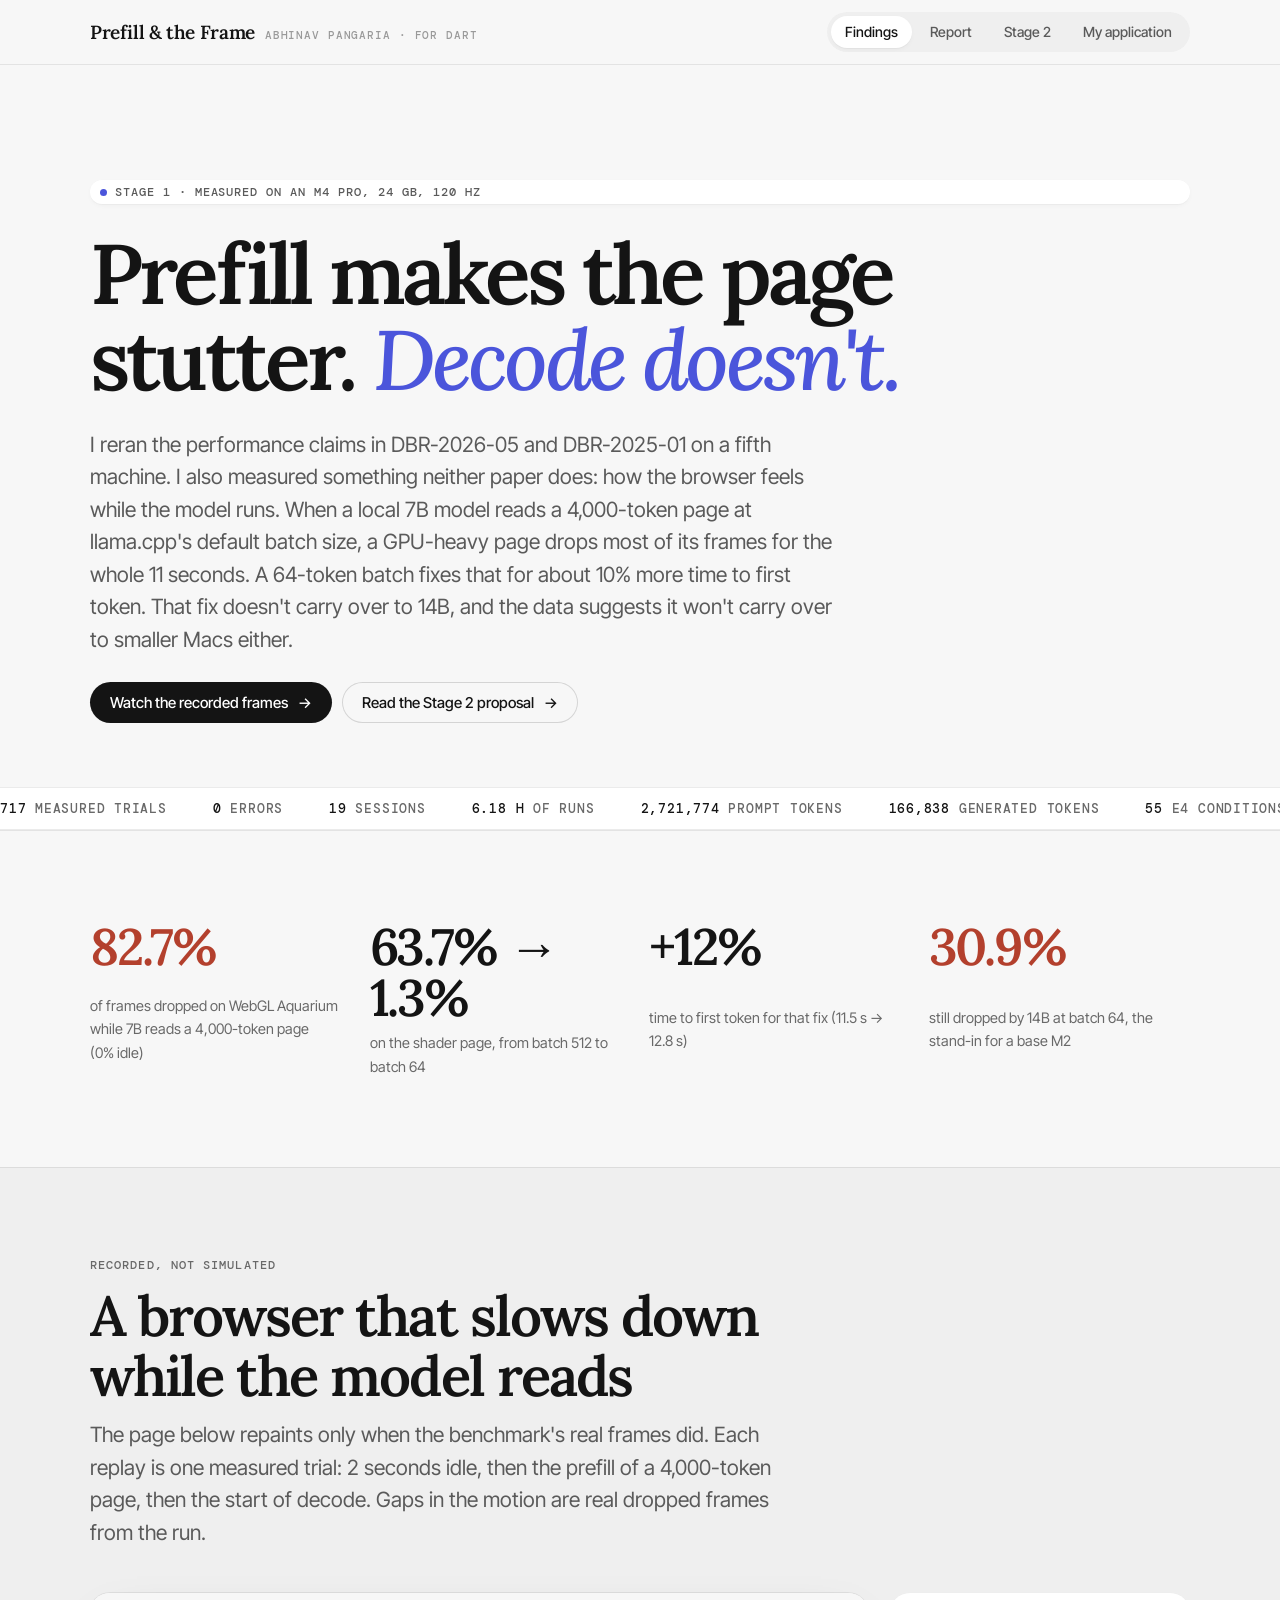
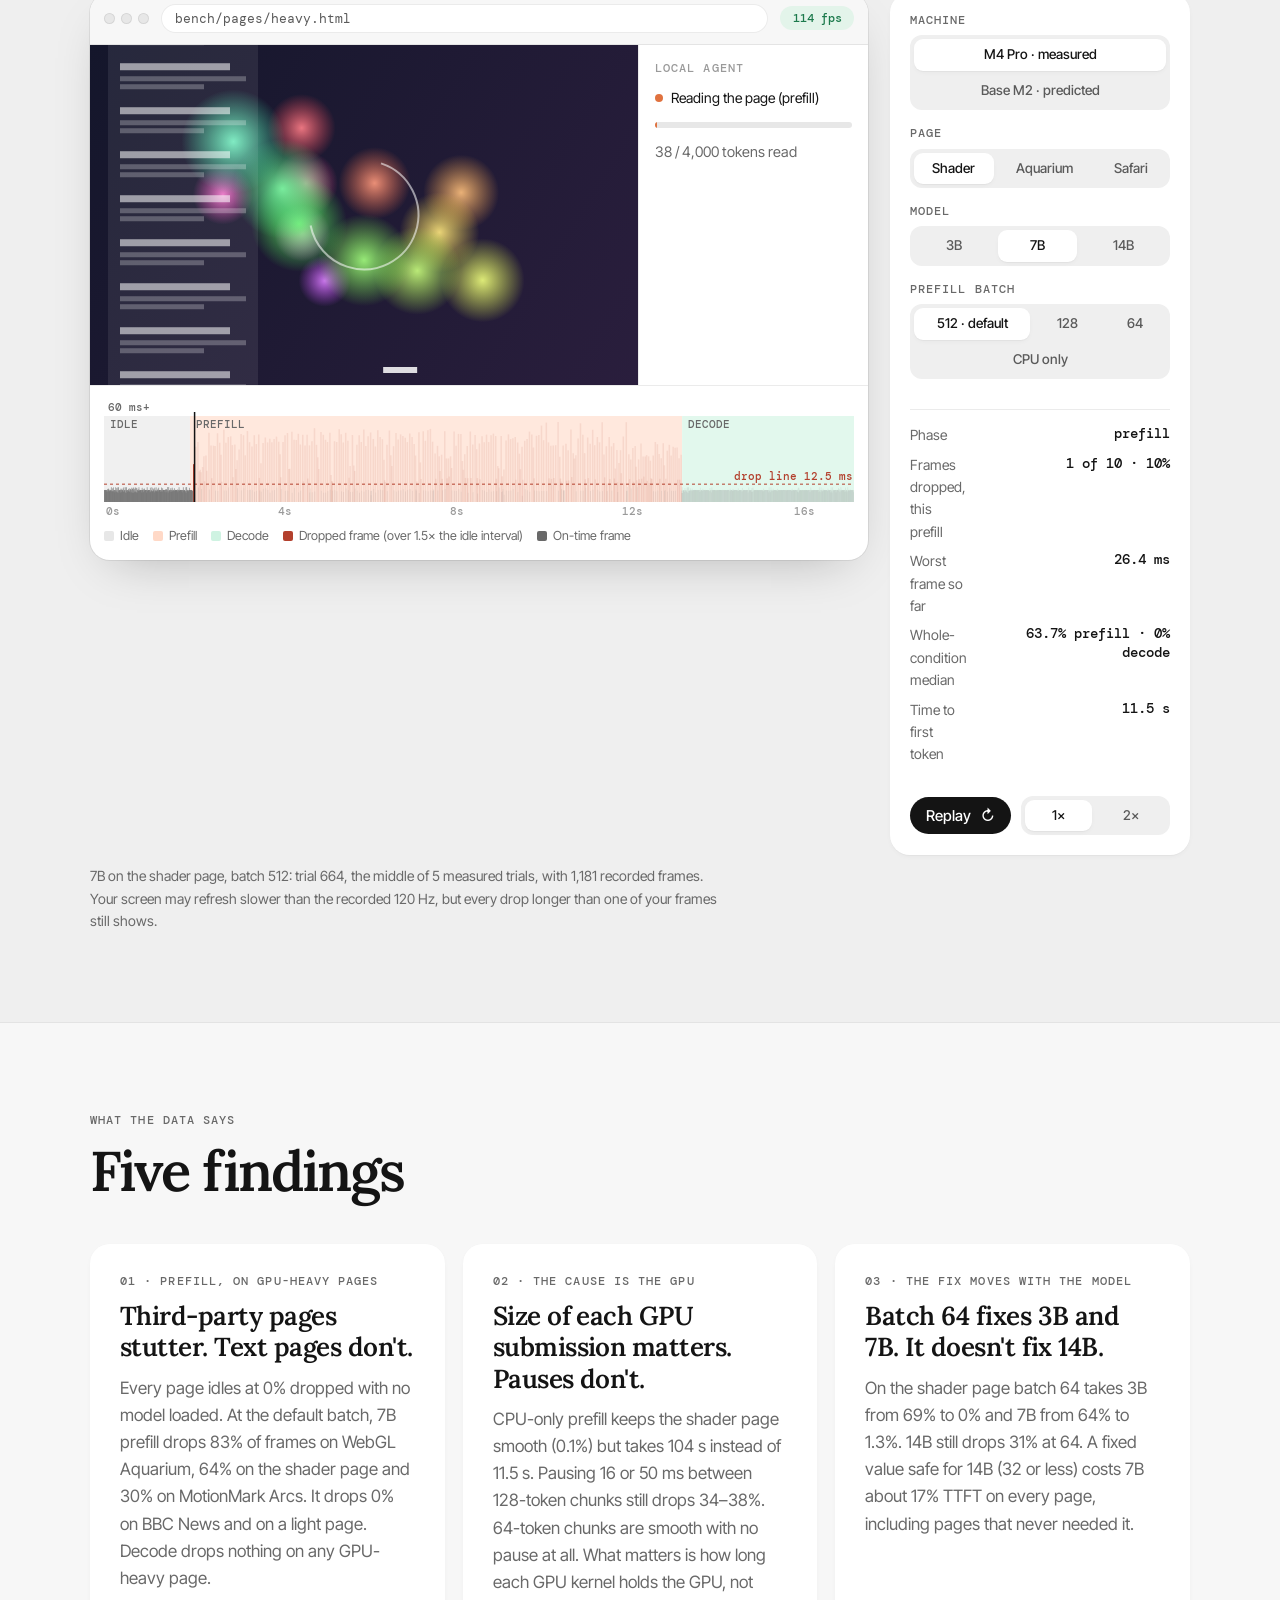
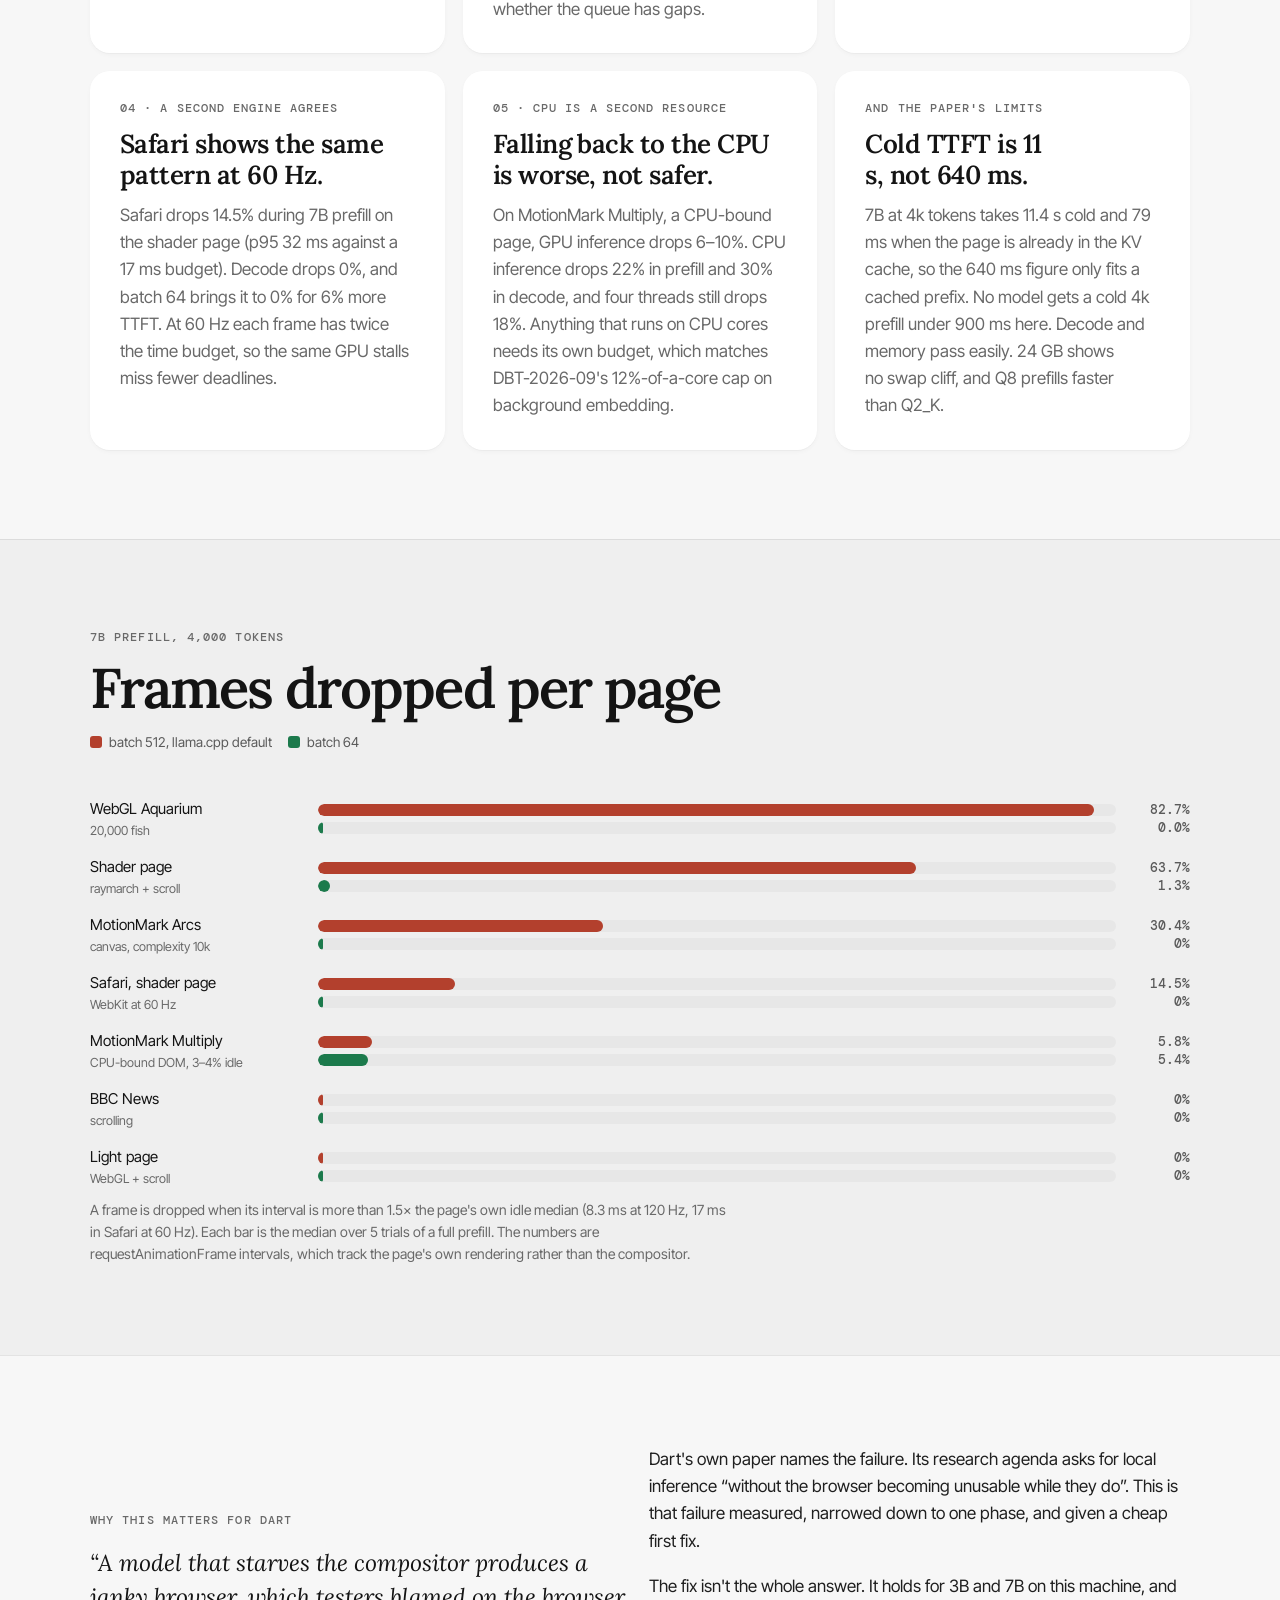
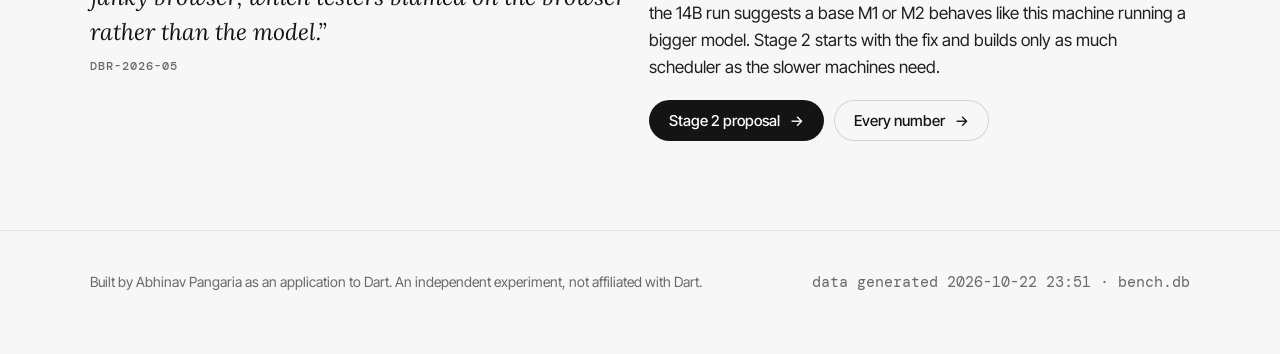
==== commit 168474ff: "Link the live site from the README and the report Co-Authored-By: Claude Opus 5.5 <noreply@anthropic" ====
--- a/site/index.html
+++ b/site/index.html
@@ -282,7 +282,7 @@
     <div class="wrap">
       <div class="head"><span class="label rv">Appendix</span><h2 class="rv d1">All E4 conditions</h2></div>
       <div class="tbl-wrap rv" id="t-all" style="max-height:640px"></div>
-      <p class="cap">The raw database, the harness and the generated report are in the repository: <a href="https://github.com/18Abhinav07/DiggingOnDart" target="_blank" rel="noopener">github.com/18Abhinav07/DiggingOnDart</a> (<code>bench/results/m4pro-24gb.db.gz</code>, SQLite, and <code>bench/reports/report.md</code>). Running <code>./reproduce.sh</code> reruns the core result on any Apple Silicon Mac.</p>
+      <p class="cap">The raw database, the harness and the generated report are in the repository: <a href="https://github.com/18Abhinav07/DiggingOnDart" target="_blank" rel="noopener">github.com/18Abhinav07/DiggingOnDart</a> (<code>bench/results/m4pro-24gb.db.gz</code>, SQLite, and <code>bench/reports/report.md</code>). Running <code>./reproduce.sh</code> reruns the core result on any Apple Silicon Mac. Live copy of this site: <a href="https://prefill-and-the-frame.pages.dev" target="_blank" rel="noopener">prefill-and-the-frame.pages.dev</a>.</p>
     </div>
   </section>
 </div>
